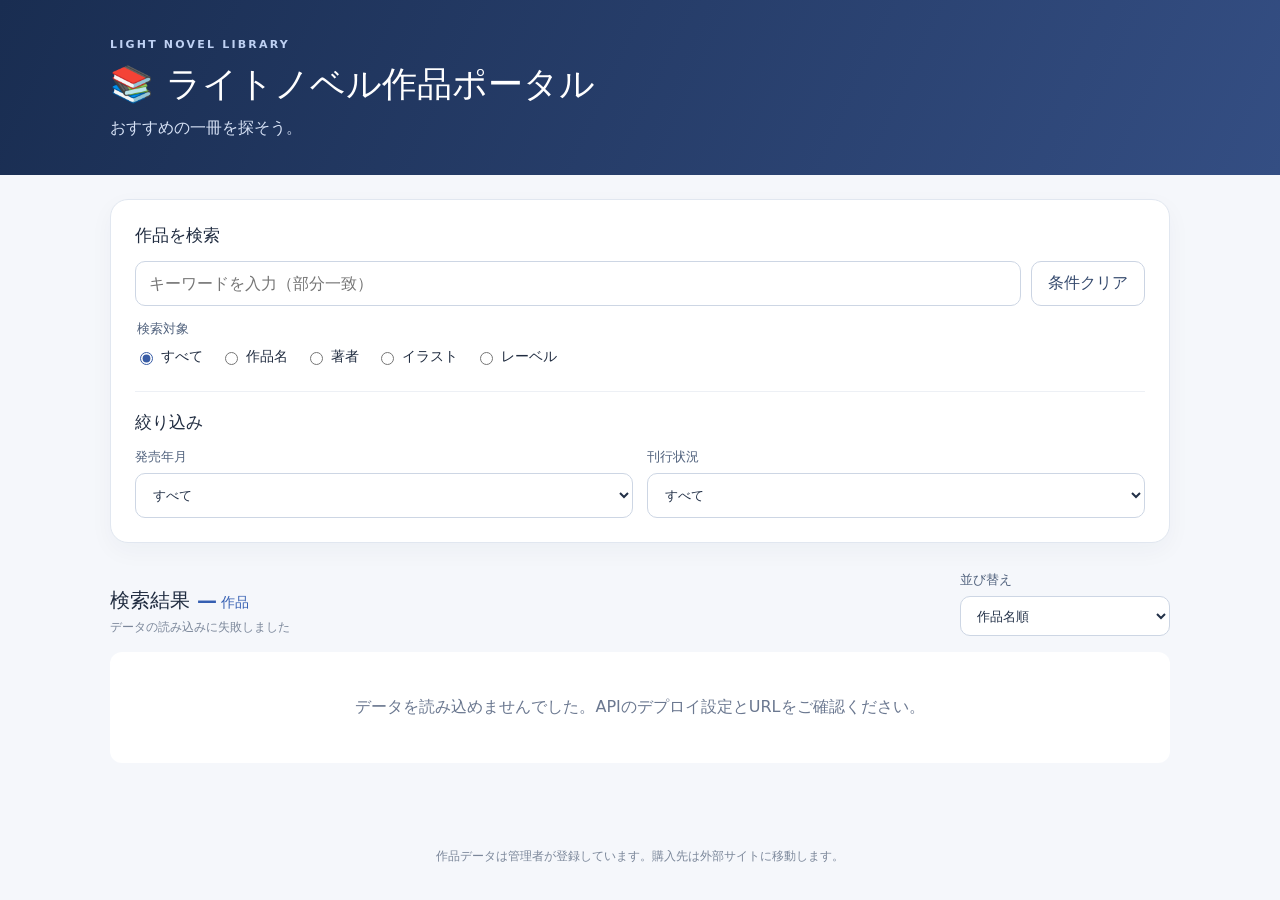
==== index.html @ 8f4193ed "Initial commit" ====
<!doctype html>
<html lang="ja"><head><meta charset="utf-8"><meta name="viewport" content="width=device-width, initial-scale=1"><meta name="description" content="おすすめライトノベルの作品一覧。作品名・著者・イラスト・レーベルで検索できます。"><title>ライトノベル作品ポータル</title><link rel="stylesheet" href="style.css"></head>
<body><header class="hero"><div class="wrap"><div class="eyebrow">LIGHT NOVEL LIBRARY</div><h1>📚 ライトノベル作品ポータル</h1><p>おすすめの一冊を探そう。</p></div></header>
<main class="wrap"><section class="panel filters" aria-label="作品を探す"><h2>作品を検索</h2><div class="search-row"><label class="sr-only" for="search">検索キーワード</label><input id="search" type="search" placeholder="キーワードを入力（部分一致）" autocomplete="off"><button id="clear" type="button" class="clear">条件クリア</button></div><fieldset><legend>検索対象</legend><div class="radios"><label><input type="radio" name="field" value="all" checked>すべて</label><label><input type="radio" name="field" value="title">作品名</label><label><input type="radio" name="field" value="author">著者</label><label><input type="radio" name="field" value="illustrator">イラスト</label><label><input type="radio" name="field" value="label">レーベル</label></div></fieldset><div class="section-head"><h2>絞り込み</h2></div><div class="filter-grid"><label>発売年月<select id="date"><option value="">すべて</option></select></label><label>刊行状況<select id="status"><option value="">すべて</option><option value="完結">完結</option><option value="継続">継続</option><option value="打ち切り">打ち切り</option><option value="その他">その他・未設定</option></select></label></div></section>
<section class="results" aria-label="検索結果"><div class="results-bar"><div><h2>検索結果 <span id="count">—</span><span class="unit">作品</span></h2><p id="hint">データを読み込み中…</p></div><label class="sort">並び替え<select id="sort"><option value="title">作品名順</option><option value="date-desc">発売年月（新しい順）</option><option value="date-asc">発売年月（古い順）</option><option value="author">著者名順</option><option value="label">レーベル順</option></select></label></div><div id="cards" class="cards" aria-live="polite"></div><div id="empty" class="empty" hidden>該当する作品がありません。条件を変更してお試しください。</div><div class="more-row"><button id="more" type="button" hidden>さらに表示する</button></div></section></main><footer>作品データは管理者が登録しています。購入先は外部サイトに移動します。</footer><script src="app.js" defer></script></body></html>
---- style.css ----
:root{font-family:system-ui,-apple-system,"Hiragino Kaku Gothic ProN","Yu Gothic",sans-serif;color:#202c40;background:#f5f7fb;font-synthesis:none}*{box-sizing:border-box}body{margin:0}button,input,select{font:inherit}button{cursor:pointer}.wrap{width:min(1060px,calc(100% - 32px));margin:auto}.hero{background:linear-gradient(115deg,#192d51,#344e83);color:white;padding:38px 0 36px}.eyebrow{font-size:11px;letter-spacing:.2em;color:#bfd1f3;font-weight:700}h1{font-size:clamp(23px,3.5vw,35px);margin:10px 0}h2{font-size:17px;margin:0}.hero p{margin:0;color:#d6e1f5}.panel{background:white;border:1px solid #e1e7f0;border-radius:18px;padding:24px;box-shadow:0 8px 24px #2239580a}.filters{margin-top:24px}.search-row{display:flex;gap:10px;margin:14px 0}input[type=search],select{border:1px solid #cdd6e4;border-radius:10px;background:white;color:#223047;padding:12px 13px;min-height:45px;outline-offset:2px}input[type=search]{width:100%;min-width:0}select{width:100%}.clear{border:1px solid #cbd4e3;border-radius:10px;background:#fff;color:#34496d;padding:10px 16px;white-space:nowrap}fieldset{border:0;padding:0;margin:0 0 25px}legend{font-size:13px;font-weight:700;margin-bottom:10px;color:#52637e}.radios{display:flex;flex-wrap:wrap;gap:9px 17px}.radios label{font-size:14px;display:flex;align-items:center;gap:5px}.radios input{accent-color:#385ca5}.section-head{padding-top:19px;border-top:1px solid #edf0f5}.filter-grid{display:grid;grid-template-columns:1fr 1fr;gap:14px;margin-top:14px}.filter-grid label,.sort{display:flex;flex-direction:column;gap:7px;font-size:13px;font-weight:700;color:#52637e}.results{margin:28px 0 60px}.results-bar{display:flex;justify-content:space-between;align-items:end;gap:12px;margin-bottom:16px}.results-bar h2{font-size:20px}.results-bar h2 span{color:#355fb2}.results-bar h2 .unit{font-size:14px;margin-left:4px}.results-bar p{color:#7b879a;font-size:12px;margin:5px 0 0}.sort{min-width:210px}.sort select{padding:9px 12px;min-height:40px}.cards{display:grid;grid-template-columns:repeat(2,minmax(0,1fr));gap:14px}.book{background:#fff;border:1px solid #e1e7f0;border-radius:15px;padding:19px;display:flex;flex-direction:column;gap:13px;min-width:0;box-shadow:0 3px 12px #22395808}.book-title{font-size:16px;line-height:1.55;margin:0;font-weight:750;overflow-wrap:anywhere}.meta{display:grid;grid-template-columns:82px 1fr;gap:5px 8px;font-size:13px;margin:0}.meta dt{color:#78869b}.meta dd{margin:0;overflow-wrap:anywhere}.tags{display:flex;flex-wrap:wrap;gap:7px}.tag{background:#eef3fa;color:#425a80;border-radius:6px;padding:5px 9px;font-size:12px}.tag.status{background:#eaf4ed;color:#33644a}.tag.stop{background:#fff0e9;color:#99513d}.links{display:flex;gap:8px;margin-top:auto}.links a{flex:1;text-align:center;text-decoration:none;font-size:13px;font-weight:700;padding:11px 5px;border:1px solid #aebfdd;color:#28549a;border-radius:9px}.links a:hover{background:#eef4ff}.links a.amazon{color:#775120;border-color:#dbc59e}.empty{text-align:center;padding:45px 15px;color:#6b7890;background:#fff;border-radius:12px}.more-row{text-align:center;margin-top:20px}.more-row button{background:#284e91;color:#fff;border:0;border-radius:10px;padding:12px 32px}footer{text-align:center;color:#7b879a;font-size:12px;padding:25px 15px 35px}.sr-only{position:absolute;width:1px;height:1px;overflow:hidden;clip:rect(0,0,0,0)}[hidden]{display:none!important}@media(max-width:700px){.hero{padding:28px 0}.panel{padding:18px}.cards{grid-template-columns:1fr}.results-bar{align-items:end}.sort{min-width:135px;max-width:47%}.results-bar h2{font-size:17px}.book{padding:16px}.filter-grid{gap:10px}.filter-grid select{font-size:13px;padding:10px 6px}.search-row{gap:7px}.clear{padding:9px;font-size:12px}}
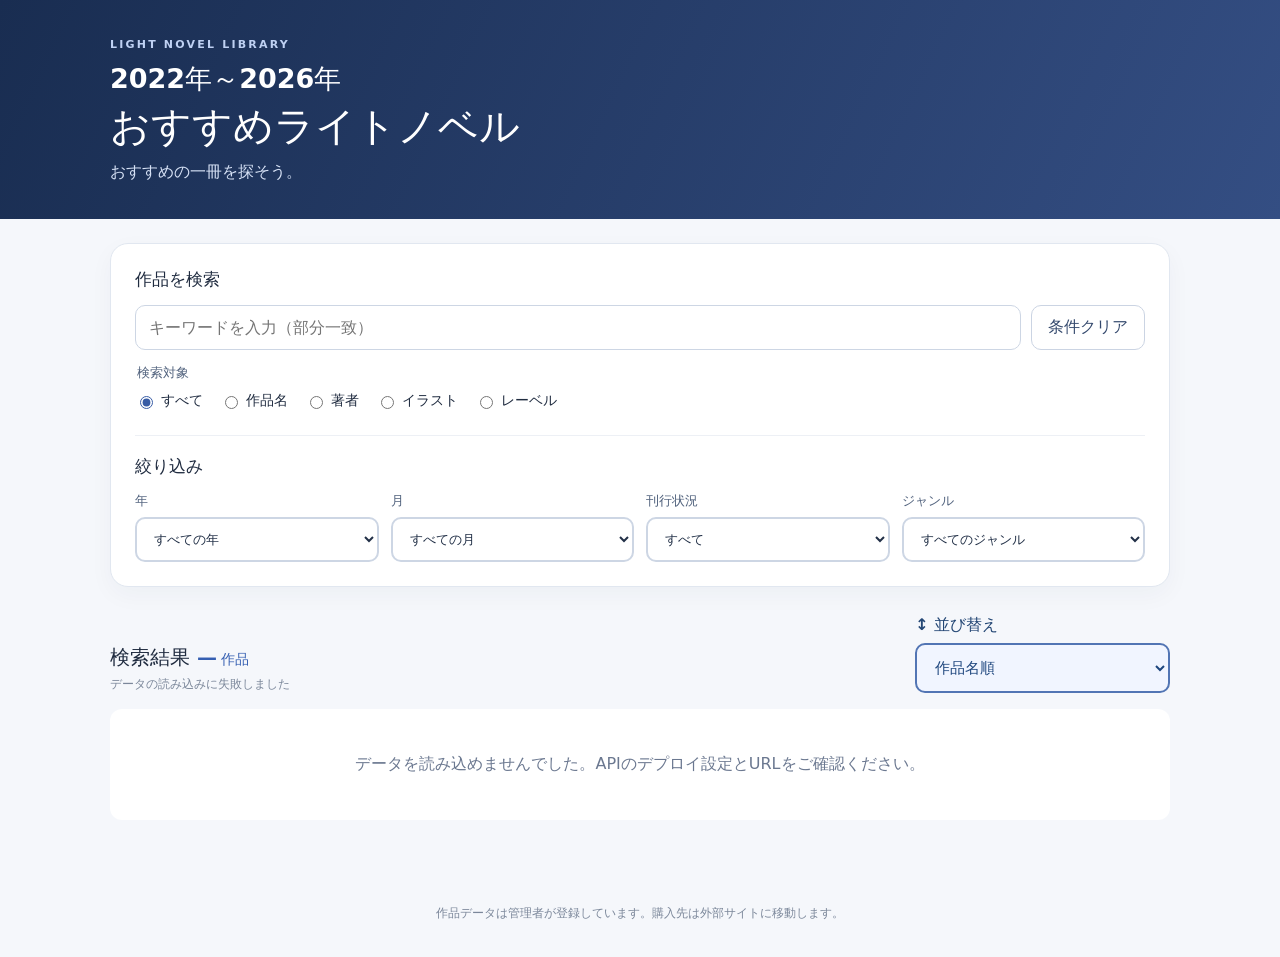
==== commit 35331c23: "Update layout and filters" ====
--- a/index.html
+++ b/index.html
@@ -1,5 +1,5 @@
 <!doctype html>
-<html lang="ja"><head><meta charset="utf-8"><meta name="viewport" content="width=device-width, initial-scale=1"><meta name="description" content="おすすめライトノベルの作品一覧。作品名・著者・イラスト・レーベルで検索できます。"><title>ライトノベル作品ポータル</title><link rel="stylesheet" href="style.css"></head>
-<body><header class="hero"><div class="wrap"><div class="eyebrow">LIGHT NOVEL LIBRARY</div><h1>📚 ライトノベル作品ポータル</h1><p>おすすめの一冊を探そう。</p></div></header>
-<main class="wrap"><section class="panel filters" aria-label="作品を探す"><h2>作品を検索</h2><div class="search-row"><label class="sr-only" for="search">検索キーワード</label><input id="search" type="search" placeholder="キーワードを入力（部分一致）" autocomplete="off"><button id="clear" type="button" class="clear">条件クリア</button></div><fieldset><legend>検索対象</legend><div class="radios"><label><input type="radio" name="field" value="all" checked>すべて</label><label><input type="radio" name="field" value="title">作品名</label><label><input type="radio" name="field" value="author">著者</label><label><input type="radio" name="field" value="illustrator">イラスト</label><label><input type="radio" name="field" value="label">レーベル</label></div></fieldset><div class="section-head"><h2>絞り込み</h2></div><div class="filter-grid"><label>発売年月<select id="date"><option value="">すべて</option></select></label><label>刊行状況<select id="status"><option value="">すべて</option><option value="完結">完結</option><option value="継続">継続</option><option value="打ち切り">打ち切り</option><option value="その他">その他・未設定</option></select></label></div></section>
-<section class="results" aria-label="検索結果"><div class="results-bar"><div><h2>検索結果 <span id="count">—</span><span class="unit">作品</span></h2><p id="hint">データを読み込み中…</p></div><label class="sort">並び替え<select id="sort"><option value="title">作品名順</option><option value="date-desc">発売年月（新しい順）</option><option value="date-asc">発売年月（古い順）</option><option value="author">著者名順</option><option value="label">レーベル順</option></select></label></div><div id="cards" class="cards" aria-live="polite"></div><div id="empty" class="empty" hidden>該当する作品がありません。条件を変更してお試しください。</div><div class="more-row"><button id="more" type="button" hidden>さらに表示する</button></div></section></main><footer>作品データは管理者が登録しています。購入先は外部サイトに移動します。</footer><script src="app.js" defer></script></body></html>
+<html lang="ja"><head><meta charset="utf-8"><meta name="viewport" content="width=device-width, initial-scale=1"><meta name="description" content="おすすめライトノベルの作品一覧。作品名・著者・イラスト・レーベルで検索できます。"><title>2022年～2026年 おすすめライトノベル</title><link rel="stylesheet" href="style.css"></head>
+<body><header class="hero"><div class="wrap"><div class="eyebrow">LIGHT NOVEL LIBRARY</div><h1><span class="hero-years">2022年～2026年</span><span class="hero-main">おすすめライトノベル</span></h1><p>おすすめの一冊を探そう。</p></div></header>
+<main class="wrap"><section class="panel filters" aria-label="作品を探す"><h2>作品を検索</h2><div class="search-row"><label class="sr-only" for="search">検索キーワード</label><input id="search" type="search" placeholder="キーワードを入力（部分一致）" autocomplete="off"><button id="clear" type="button" class="clear">条件クリア</button></div><fieldset><legend>検索対象</legend><div class="radios"><label><input type="radio" name="field" value="all" checked>すべて</label><label><input type="radio" name="field" value="title">作品名</label><label><input type="radio" name="field" value="author">著者</label><label><input type="radio" name="field" value="illustrator">イラスト</label><label><input type="radio" name="field" value="label">レーベル</label></div></fieldset><div class="section-head"><h2>絞り込み</h2></div><div class="filter-grid"><label>年<select id="year"><option value="">すべての年</option></select></label><label>月<select id="month"><option value="">すべての月</option></select></label><label>刊行状況<select id="status"><option value="">すべて</option><option value="完結">完結</option><option value="継続">継続</option><option value="打ち切り">打ち切り</option><option value="その他">その他・未設定</option></select></label><label>ジャンル<select id="genre"><option value="">すべてのジャンル</option><option>ラブコメ</option><option>青春</option><option>学園</option><option>ファンタジー</option><option>ダーク</option><option>SF</option><option>Vtuber</option><option>ミステリ</option><option>サスペンス</option><option>感動</option><option>その他</option></select></label></div></section>
+<section class="results" aria-label="検索結果"><div class="results-bar"><div><h2>検索結果 <span id="count">—</span><span class="unit">作品</span></h2><p id="hint">データを読み込み中…</p></div><label class="sort"><span class="sort-heading">↕ 並び替え</span><select id="sort"><option value="title">作品名順</option><option value="date-desc">発売年月（新しい順）</option><option value="date-asc">発売年月（古い順）</option><option value="author">著者名順</option><option value="label">レーベル順</option></select></label></div><div id="cards" class="cards" aria-live="polite"></div><div id="empty" class="empty" hidden>該当する作品がありません。条件を変更してお試しください。</div><div class="more-row"><button id="more" type="button" hidden>さらに表示する</button></div></section></main><footer>作品データは管理者が登録しています。購入先は外部サイトに移動します。</footer><script src="app.js" defer></script></body></html>
--- a/style.css
+++ b/style.css
@@ -1 +1,16 @@
 :root{font-family:system-ui,-apple-system,"Hiragino Kaku Gothic ProN","Yu Gothic",sans-serif;color:#202c40;background:#f5f7fb;font-synthesis:none}*{box-sizing:border-box}body{margin:0}button,input,select{font:inherit}button{cursor:pointer}.wrap{width:min(1060px,calc(100% - 32px));margin:auto}.hero{background:linear-gradient(115deg,#192d51,#344e83);color:white;padding:38px 0 36px}.eyebrow{font-size:11px;letter-spacing:.2em;color:#bfd1f3;font-weight:700}h1{font-size:clamp(23px,3.5vw,35px);margin:10px 0}h2{font-size:17px;margin:0}.hero p{margin:0;color:#d6e1f5}.panel{background:white;border:1px solid #e1e7f0;border-radius:18px;padding:24px;box-shadow:0 8px 24px #2239580a}.filters{margin-top:24px}.search-row{display:flex;gap:10px;margin:14px 0}input[type=search],select{border:1px solid #cdd6e4;border-radius:10px;background:white;color:#223047;padding:12px 13px;min-height:45px;outline-offset:2px}input[type=search]{width:100%;min-width:0}select{width:100%}.clear{border:1px solid #cbd4e3;border-radius:10px;background:#fff;color:#34496d;padding:10px 16px;white-space:nowrap}fieldset{border:0;padding:0;margin:0 0 25px}legend{font-size:13px;font-weight:700;margin-bottom:10px;color:#52637e}.radios{display:flex;flex-wrap:wrap;gap:9px 17px}.radios label{font-size:14px;display:flex;align-items:center;gap:5px}.radios input{accent-color:#385ca5}.section-head{padding-top:19px;border-top:1px solid #edf0f5}.filter-grid{display:grid;grid-template-columns:1fr 1fr;gap:14px;margin-top:14px}.filter-grid label,.sort{display:flex;flex-direction:column;gap:7px;font-size:13px;font-weight:700;color:#52637e}.results{margin:28px 0 60px}.results-bar{display:flex;justify-content:space-between;align-items:end;gap:12px;margin-bottom:16px}.results-bar h2{font-size:20px}.results-bar h2 span{color:#355fb2}.results-bar h2 .unit{font-size:14px;margin-left:4px}.results-bar p{color:#7b879a;font-size:12px;margin:5px 0 0}.sort{min-width:210px}.sort select{padding:9px 12px;min-height:40px}.cards{display:grid;grid-template-columns:repeat(2,minmax(0,1fr));gap:14px}.book{background:#fff;border:1px solid #e1e7f0;border-radius:15px;padding:19px;display:flex;flex-direction:column;gap:13px;min-width:0;box-shadow:0 3px 12px #22395808}.book-title{font-size:16px;line-height:1.55;margin:0;font-weight:750;overflow-wrap:anywhere}.meta{display:grid;grid-template-columns:82px 1fr;gap:5px 8px;font-size:13px;margin:0}.meta dt{color:#78869b}.meta dd{margin:0;overflow-wrap:anywhere}.tags{display:flex;flex-wrap:wrap;gap:7px}.tag{background:#eef3fa;color:#425a80;border-radius:6px;padding:5px 9px;font-size:12px}.tag.status{background:#eaf4ed;color:#33644a}.tag.stop{background:#fff0e9;color:#99513d}.links{display:flex;gap:8px;margin-top:auto}.links a{flex:1;text-align:center;text-decoration:none;font-size:13px;font-weight:700;padding:11px 5px;border:1px solid #aebfdd;color:#28549a;border-radius:9px}.links a:hover{background:#eef4ff}.links a.amazon{color:#775120;border-color:#dbc59e}.empty{text-align:center;padding:45px 15px;color:#6b7890;background:#fff;border-radius:12px}.more-row{text-align:center;margin-top:20px}.more-row button{background:#284e91;color:#fff;border:0;border-radius:10px;padding:12px 32px}footer{text-align:center;color:#7b879a;font-size:12px;padding:25px 15px 35px}.sr-only{position:absolute;width:1px;height:1px;overflow:hidden;clip:rect(0,0,0,0)}[hidden]{display:none!important}@media(max-width:700px){.hero{padding:28px 0}.panel{padding:18px}.cards{grid-template-columns:1fr}.results-bar{align-items:end}.sort{min-width:135px;max-width:47%}.results-bar h2{font-size:17px}.book{padding:16px}.filter-grid{gap:10px}.filter-grid select{font-size:13px;padding:10px 6px}.search-row{gap:7px}.clear{padding:9px;font-size:12px}}
+
+/* Updated filter and sorting controls */
+.hero h1{display:flex;flex-direction:column;gap:4px;line-height:1.3}
+.hero-years{font-size:clamp(19px,2.6vw,27px);font-weight:650}
+.hero-main{font-size:clamp(27px,4vw,40px);font-weight:800}
+.filter-grid{grid-template-columns:repeat(4,minmax(0,1fr));gap:12px}
+.filter-grid label{min-width:0}
+.filter-grid select{border:2px solid #cdd6e4;font-weight:600;transition:border-color .15s,background-color .15s,box-shadow .15s}
+.filter-grid select.is-selected{border-color:#315db3;background:#edf4ff;color:#163e82;box-shadow:0 0 0 2px #315db31a}
+select:focus-visible,input:focus-visible,button:focus-visible{outline:3px solid #7ea6f2;outline-offset:2px}
+.sort{min-width:255px;font-size:15px;color:#244775}
+.sort-heading{font-size:16px;font-weight:800}
+.sort select{min-height:50px;padding:11px 14px;border:2px solid #5275b4;background:#f1f5ff;color:#1e467e;font-size:15px;font-weight:750}
+.sort select.is-selected{background:#e4efff;border-color:#2259b0;box-shadow:0 0 0 2px #2259b01c}
+@media(max-width:700px){.filter-grid{grid-template-columns:repeat(2,minmax(0,1fr));gap:12px}.filter-grid select{font-size:14px;padding:10px 8px;min-height:47px}.results-bar{align-items:stretch;flex-wrap:wrap}.sort{width:100%;max-width:none;min-width:0}.sort select{width:100%}}
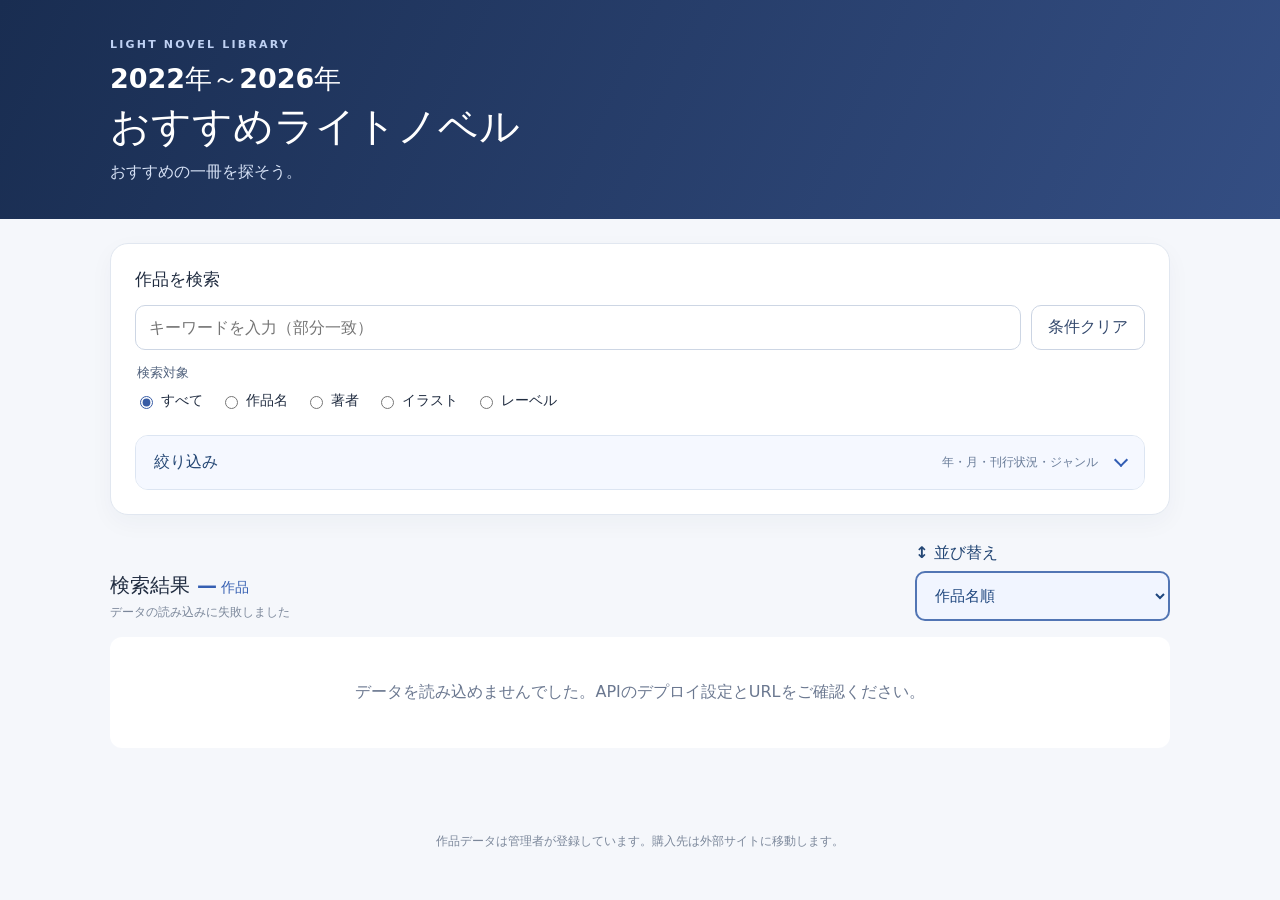
==== commit 52217998: "Make filters collapsible" ====
--- a/index.html
+++ b/index.html
@@ -1,5 +1,83 @@
 <!doctype html>
-<html lang="ja"><head><meta charset="utf-8"><meta name="viewport" content="width=device-width, initial-scale=1"><meta name="description" content="おすすめライトノベルの作品一覧。作品名・著者・イラスト・レーベルで検索できます。"><title>2022年～2026年 おすすめライトノベル</title><link rel="stylesheet" href="style.css"></head>
-<body><header class="hero"><div class="wrap"><div class="eyebrow">LIGHT NOVEL LIBRARY</div><h1><span class="hero-years">2022年～2026年</span><span class="hero-main">おすすめライトノベル</span></h1><p>おすすめの一冊を探そう。</p></div></header>
-<main class="wrap"><section class="panel filters" aria-label="作品を探す"><h2>作品を検索</h2><div class="search-row"><label class="sr-only" for="search">検索キーワード</label><input id="search" type="search" placeholder="キーワードを入力（部分一致）" autocomplete="off"><button id="clear" type="button" class="clear">条件クリア</button></div><fieldset><legend>検索対象</legend><div class="radios"><label><input type="radio" name="field" value="all" checked>すべて</label><label><input type="radio" name="field" value="title">作品名</label><label><input type="radio" name="field" value="author">著者</label><label><input type="radio" name="field" value="illustrator">イラスト</label><label><input type="radio" name="field" value="label">レーベル</label></div></fieldset><div class="section-head"><h2>絞り込み</h2></div><div class="filter-grid"><label>年<select id="year"><option value="">すべての年</option></select></label><label>月<select id="month"><option value="">すべての月</option></select></label><label>刊行状況<select id="status"><option value="">すべて</option><option value="完結">完結</option><option value="継続">継続</option><option value="打ち切り">打ち切り</option><option value="その他">その他・未設定</option></select></label><label>ジャンル<select id="genre"><option value="">すべてのジャンル</option><option>ラブコメ</option><option>青春</option><option>学園</option><option>ファンタジー</option><option>ダーク</option><option>SF</option><option>Vtuber</option><option>ミステリ</option><option>サスペンス</option><option>感動</option><option>その他</option></select></label></div></section>
-<section class="results" aria-label="検索結果"><div class="results-bar"><div><h2>検索結果 <span id="count">—</span><span class="unit">作品</span></h2><p id="hint">データを読み込み中…</p></div><label class="sort"><span class="sort-heading">↕ 並び替え</span><select id="sort"><option value="title">作品名順</option><option value="date-desc">発売年月（新しい順）</option><option value="date-asc">発売年月（古い順）</option><option value="author">著者名順</option><option value="label">レーベル順</option></select></label></div><div id="cards" class="cards" aria-live="polite"></div><div id="empty" class="empty" hidden>該当する作品がありません。条件を変更してお試しください。</div><div class="more-row"><button id="more" type="button" hidden>さらに表示する</button></div></section></main><footer>作品データは管理者が登録しています。購入先は外部サイトに移動します。</footer><script src="app.js" defer></script></body></html>
+<html lang="ja">
+<head>
+    <!-- Googleタグ -->
+    <script async src="https://www.googletagmanager.com/gtm.js?id=GTM-WGPH244C"></script>
+    <script>
+        window.dataLayer = window.dataLayer || [];
+        function gtag(){dataLayer.push(arguments);}
+        gtag('js', new Date());
+    </script>
+    <meta charset="utf-8">
+    <meta name="viewport" content="width=device-width, initial-scale=1">
+    <meta name="description" content="おすすめライトノベルの作品一覧。作品名・著者・イラスト・レーベルで検索できます。">
+    <title>2022年～2026年 おすすめライトノベル</title>
+    <link rel="stylesheet" href="style.css">
+</head>
+
+<body>
+    <header class="hero">
+        <div class="wrap">
+            <div class="eyebrow">LIGHT NOVEL LIBRARY</div>
+            <h1><span class="hero-years">2022年～2026年</span><span class="hero-main">おすすめライトノベル</span></h1>
+            <p>おすすめの一冊を探そう。</p>
+        </div>
+    </header>
+    <main class="wrap">
+        <section class="panel filters" aria-label="作品を探す">
+            <h2>作品を検索</h2>
+            <div class="search-row"><label class="sr-only" for="search">検索キーワード</label><input id="search" type="search"
+                    placeholder="キーワードを入力（部分一致）" autocomplete="off"><button id="clear" type="button"
+                    class="clear">条件クリア</button></div>
+            <fieldset>
+                <legend>検索対象</legend>
+                <div class="radios"><label><input type="radio" name="field" value="all" checked>すべて</label><label><input
+                            type="radio" name="field" value="title">作品名</label><label><input type="radio" name="field"
+                            value="author">著者</label><label><input type="radio" name="field"
+                            value="illustrator">イラスト</label><label><input type="radio" name="field"
+                            value="label">レーベル</label></div>
+            </fieldset>
+            <details class="filter-details" id="filter-details">
+                <summary class="filter-toggle"><span class="filter-toggle-title">絞り込み <span id="filter-active-count" class="filter-active-count" hidden></span></span><span class="filter-toggle-hint">年・月・刊行状況・ジャンル</span><span class="filter-toggle-chevron" aria-hidden="true"></span></summary>
+                <div class="filter-content">
+            <div class="filter-grid"><label>年<select id="year">
+                        <option value="">すべての年</option>
+                    </select></label><label>月<select id="month">
+                        <option value="">すべての月</option>
+                    </select></label><label>刊行状況<select id="status">
+                        <option value="">すべて</option>
+                        <option value="完結">完結</option>
+                        <option value="継続">継続</option>
+                        <option value="打ち切り">打ち切り</option>
+                        <option value="その他">その他・未設定</option>
+                    </select></label></div>
+            <fieldset class="genre-fieldset" aria-labelledby="genre-heading">
+                <legend id="genre-heading">ジャンル <span id="genre-selected-count" class="genre-count"></span></legend>
+                <div id="genre-checkboxes" class="genre-checkboxes" aria-label="ジャンルを選択"></div>
+            </fieldset>
+                </div>
+            </details>
+        </section>
+        <section class="results" aria-label="検索結果">
+            <div class="results-bar">
+                <div>
+                    <h2>検索結果 <span id="count">—</span><span class="unit">作品</span></h2>
+                    <p id="hint">データを読み込み中…</p>
+                </div><label class="sort"><span class="sort-heading">↕ 並び替え</span><select id="sort">
+                        <option value="title">作品名順</option>
+                        <option value="date-desc">発売年月（新しい順）</option>
+                        <option value="date-asc">発売年月（古い順）</option>
+                        <option value="author">著者名順</option>
+                        <option value="label">レーベル順</option>
+                    </select></label>
+            </div>
+            <div id="cards" class="cards" aria-live="polite"></div>
+            <div id="empty" class="empty" hidden>該当する作品がありません。条件を変更してお試しください。</div>
+            <div class="more-row"><button id="more" type="button" hidden>さらに表示する</button></div>
+        </section>
+    </main>
+    <footer>作品データは管理者が登録しています。購入先は外部サイトに移動します。</footer>
+    <script src="app.js" defer></script>
+</body>
+
+</html>
--- a/style.css
+++ b/style.css
@@ -14,3 +14,47 @@
 .sort select{min-height:50px;padding:11px 14px;border:2px solid #5275b4;background:#f1f5ff;color:#1e467e;font-size:15px;font-weight:750}
 .sort select.is-selected{background:#e4efff;border-color:#2259b0;box-shadow:0 0 0 2px #2259b01c}
 @media(max-width:700px){.filter-grid{grid-template-columns:repeat(2,minmax(0,1fr));gap:12px}.filter-grid select{font-size:14px;padding:10px 8px;min-height:47px}.results-bar{align-items:stretch;flex-wrap:wrap}.sort{width:100%;max-width:none;min-width:0}.sort select{width:100%}}
+
+/* Cover images */
+.book-body {display:grid;grid-template-columns:112px minmax(0,1fr);gap:16px;align-items:start}
+.book-cover {width:112px;aspect-ratio:2/3;overflow:hidden;border-radius:8px;background:#edf1f7;border:1px solid #dfe6f0}
+.book-cover-image {width:100%;height:100%;object-fit:contain;display:block;background:#fff}
+.book-cover-placeholder {height:100%;display:flex;align-items:center;justify-content:center;text-align:center;padding:8px;color:#7d8aa0;font-size:12px;font-weight:750;letter-spacing:.07em}
+.book-details {min-width:0;display:flex;flex-direction:column;gap:12px}
+.book-details .meta {grid-template-columns:72px minmax(0,1fr)}
+@media(max-width:420px) {
+  .book-body {grid-template-columns:90px minmax(0,1fr);gap:12px}
+  .book-cover {width:90px}
+  .book-details .meta {grid-template-columns:64px minmax(0,1fr);font-size:12px}
+  .book-title {font-size:15px}
+}
+
+/* Spreadsheet-driven genre checkboxes, three columns */
+.genre-fieldset {margin:20px 0 0;padding:16px;border:1px solid #dce5f2;border-radius:12px;background:#fbfcff}
+.genre-fieldset legend {padding:0 7px;font-size:14px;color:#34496d}
+.genre-count {color:#315db3;font-size:12px}
+.genre-checkboxes {display:grid;grid-template-columns:repeat(3,minmax(0,1fr));gap:10px 12px}
+.genre-option {display:flex;align-items:center;gap:8px;min-width:0;padding:10px 12px;border:1px solid #dce5f2;border-radius:9px;background:#fff;font-size:14px;font-weight:600;color:#34496d;cursor:pointer;overflow-wrap:anywhere}
+.genre-option input {width:17px;height:17px;flex:0 0 auto;accent-color:#315db3;cursor:pointer}
+.genre-option:has(input:checked) {border-color:#315db3;background:#edf4ff;color:#163e82}
+.genre-option:focus-within {outline:2px solid #7ea6f2;outline-offset:2px}
+@media(max-width:700px){.genre-checkboxes{gap:7px}.genre-option{padding:9px 6px;gap:5px;font-size:12px}.genre-option input{width:15px;height:15px}.genre-fieldset{padding:12px 8px}}
+@media(max-width:370px){.genre-option{font-size:11px;padding:8px 4px;gap:4px}}
+
+/* Collapsible filters */
+.filter-details {margin-top:18px;border:1px solid #dce5f2;border-radius:13px;background:#fff;overflow:hidden}
+.filter-toggle {display:flex;align-items:center;gap:10px;padding:16px 18px;cursor:pointer;list-style:none;color:#244775;background:#f5f8ff;user-select:none}
+.filter-toggle::-webkit-details-marker {display:none}
+.filter-toggle:hover {background:#eaf1ff}
+.filter-toggle:focus-visible {outline:3px solid #7ea6f2;outline-offset:-3px}
+.filter-toggle-title {font-size:16px;font-weight:800}
+.filter-toggle-hint {font-size:12px;color:#697c99;margin-left:auto}
+.filter-toggle-chevron {width:10px;height:10px;border-right:2px solid #315db3;border-bottom:2px solid #315db3;transform:rotate(45deg);transition:transform .15s;margin-left:8px;margin-top:-5px;flex:none}
+.filter-details[open] .filter-toggle-chevron {transform:rotate(225deg);margin-top:5px}
+.filter-content {padding:18px;border-top:1px solid #e3eaf4}
+.filter-content .filter-grid {grid-template-columns:repeat(3,minmax(0,1fr));margin-top:0}
+.filter-content .genre-fieldset {margin-top:18px;margin-bottom:0}
+.filter-active-count {display:inline-block;font-size:12px;background:#315db3;color:#fff;border-radius:99px;padding:2px 8px;margin-left:4px}
+.filter-active-count[hidden] {display:none}
+@media(max-width:700px){.filter-content{padding:12px}.filter-content .filter-grid{grid-template-columns:repeat(2,minmax(0,1fr))}.filter-toggle{padding:14px 12px}.filter-toggle-hint{font-size:10px}}
+@media(max-width:390px){.filter-toggle-hint{display:none}.filter-toggle-chevron{margin-left:auto}}
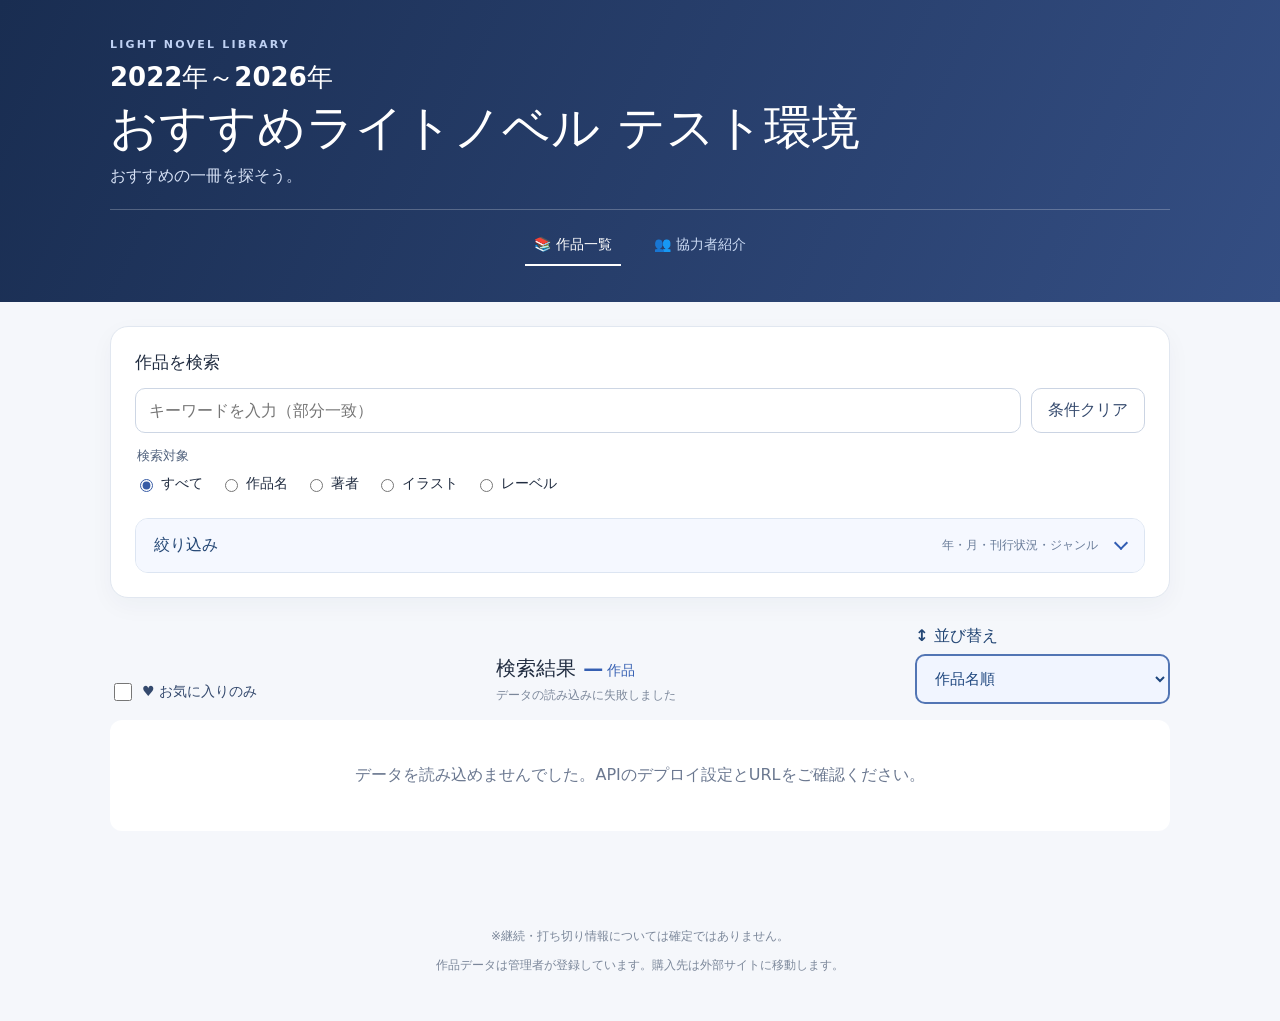
==== commit 5996e0eb: "Add files via upload" ====
--- a/index.html
+++ b/index.html
@@ -11,7 +11,7 @@
     <meta charset="utf-8">
     <meta name="viewport" content="width=device-width, initial-scale=1">
     <meta name="description" content="おすすめライトノベルの作品一覧。作品名・著者・イラスト・レーベルで検索できます。">
-    <title>2022年～2026年 おすすめライトノベル</title>
+    <title>2022年～2026年 おすすめライトノベル テスト環境</title>
     <link rel="stylesheet" href="style.css">
 </head>
 
@@ -19,8 +19,8 @@
     <header class="hero">
         <div class="wrap">
             <div class="eyebrow">LIGHT NOVEL LIBRARY</div>
-            <h1><span class="hero-years">2022年～2026年</span><span class="hero-main">おすすめライトノベル</span></h1>
-            <p>おすすめの一冊を探そう。</p>
+            <h1><span class="hero-years">2022年～2026年</span><span class="hero-main">おすすめライトノベル テスト環境</span></h1>
+            <p>おすすめの一冊を探そう。</p><nav class="site-nav" aria-label="サイトメニュー"><a href="index.html" aria-current="page">📚 作品一覧</a><a href="contributors.html">👥 協力者紹介</a></nav>
         </div>
     </header>
     <main class="wrap">
@@ -49,7 +49,6 @@
                         <option value="完結">完結</option>
                         <option value="継続">継続</option>
                         <option value="打ち切り">打ち切り</option>
-                        <option value="その他">その他・未設定</option>
                     </select></label></div>
             <fieldset class="genre-fieldset" aria-labelledby="genre-heading">
                 <legend id="genre-heading">ジャンル <span id="genre-selected-count" class="genre-count"></span></legend>
@@ -60,6 +59,7 @@
         </section>
         <section class="results" aria-label="検索結果">
             <div class="results-bar">
+                <label class="favorites-toggle"><input id="favorites-only" type="checkbox"> ♥ お気に入りのみ</label>
                 <div>
                     <h2>検索結果 <span id="count">—</span><span class="unit">作品</span></h2>
                     <p id="hint">データを読み込み中…</p>
@@ -71,12 +71,16 @@
                         <option value="label">レーベル順</option>
                     </select></label>
             </div>
+            <div id="loading" class="loading" role="status" aria-live="polite"><span class="spinner" aria-hidden="true"></span><strong>作品情報を読み込んでいます</strong><span>少々お待ちください…</span></div>
             <div id="cards" class="cards" aria-live="polite"></div>
             <div id="empty" class="empty" hidden>該当する作品がありません。条件を変更してお試しください。</div>
             <div class="more-row"><button id="more" type="button" hidden>さらに表示する</button></div>
         </section>
     </main>
-    <footer>作品データは管理者が登録しています。購入先は外部サイトに移動します。</footer>
+    <footer>
+        <p>※継続・打ち切り情報については確定ではありません。</p>
+        <p>作品データは管理者が登録しています。購入先は外部サイトに移動します。</p>
+    </footer>
     <script src="app.js" defer></script>
 </body>
 
--- a/style.css
+++ b/style.css
@@ -58,3 +58,81 @@
 .filter-active-count[hidden] {display:none}
 @media(max-width:700px){.filter-content{padding:12px}.filter-content .filter-grid{grid-template-columns:repeat(2,minmax(0,1fr))}.filter-toggle{padding:14px 12px}.filter-toggle-hint{font-size:10px}}
 @media(max-width:390px){.filter-toggle-hint{display:none}.filter-toggle-chevron{margin-left:auto}}
+
+/* New features */
+.site-nav{display:flex;gap:18px;margin-top:18px}.site-nav a{color:#fff;font-weight:700;text-underline-offset:4px}
+.favorites-toggle{display:flex;align-items:center;gap:7px;font-size:14px;font-weight:700;color:#34496d;white-space:nowrap}
+.favorites-toggle input{accent-color:#d43d66;width:18px;height:18px}
+.book-card-head{display:flex;justify-content:space-between;align-items:center;min-height:25px;margin:-5px 0 -7px}
+.new-badge{background:#d94b31;color:#fff;font-weight:800;font-size:11px;padding:4px 9px;border-radius:5px;letter-spacing:.05em}
+.favorite-button{border:1px solid #d9dfe9;background:#fff;border-radius:50%;width:35px;height:35px;font-size:24px;line-height:1;color:#6b7890;display:grid;place-items:center}
+.favorite-button.is-favorite{color:#d43d66;background:#fff0f4;border-color:#f0a9bd}
+.loading{min-height:220px;background:#fff;border:1px solid #e1e7f0;border-radius:15px;display:flex;align-items:center;justify-content:center;flex-direction:column;gap:11px;color:#34496d;margin-bottom:14px;text-align:center}
+.loading>span:last-child{font-size:13px;color:#77859a}
+.spinner{width:36px;height:36px;border:4px solid #dce6f5;border-top-color:#315db3;border-radius:50%;animation:spin .85s linear infinite}
+@keyframes spin{to{transform:rotate(360deg)}}
+@media(prefers-reduced-motion:reduce){.spinner{animation:none}}
+.contributors{margin:28px 0 60px}.contributor-grid{display:grid;grid-template-columns:repeat(2,minmax(0,1fr));gap:16px}
+.contributor{background:white;border:1px solid #e1e7f0;border-radius:16px;padding:20px;min-width:0}
+.contributor-header{display:flex;align-items:center;gap:14px;margin-bottom:18px}.contributor-avatar{width:80px;height:80px;flex:0 0 80px;border-radius:50%;object-fit:cover;background:#e8eef7}
+.contributor h2{font-size:18px;overflow-wrap:anywhere}.contributor a{color:#315db3;overflow-wrap:anywhere}.contributor-section{margin-top:15px}.contributor-section h3{font-size:12px;color:#6b7890;margin:0 0 6px}.contributor-section p{margin:0;white-space:pre-wrap;overflow-wrap:anywhere;line-height:1.7;font-size:14px}
+.genre-pill{display:inline-block;padding:4px 9px;background:#eef3fa;border-radius:7px;margin:3px;font-size:12px}
+@media(max-width:700px){.contributor-grid{grid-template-columns:1fr}.results-bar .favorites-toggle{order:2}.results-bar .sort{order:3}}
+
+/* Clear header navigation and centered contributor cards */
+.site-nav{display:flex;flex-wrap:wrap;gap:10px;margin-top:22px}
+.site-nav a{display:inline-flex;align-items:center;justify-content:center;min-height:44px;padding:10px 20px;border:1px solid rgba(255,255,255,.48);border-radius:10px;background:rgba(255,255,255,.10);color:#fff;text-decoration:none;font-weight:750;transition:background .15s,border-color .15s}
+.site-nav a:hover,.site-nav a:focus-visible{background:rgba(255,255,255,.24);border-color:#fff}
+.site-nav a[aria-current="page"]{background:#fff;color:#1e3d70;border-color:#fff}
+.contributors.wrap{margin:28px auto 60px}
+.contributor-grid{display:grid;grid-template-columns:repeat(2,minmax(0,1fr));gap:16px;max-width:1000px;margin-inline:auto;justify-content:center}
+.contributor{width:100%}
+@media(max-width:700px){.site-nav{gap:8px}.site-nav a{flex:1;padding:10px 12px;font-size:14px}.contributor-grid{grid-template-columns:minmax(0,1fr);max-width:520px}}
+
+/* Final: prominent title, understated centered navigation */
+.hero .hero-main{font-size:clamp(30px,5vw,48px);font-weight:800;line-height:1.2}
+.hero .hero-years{font-size:clamp(18px,2.6vw,26px);font-weight:650}
+.site-nav{display:flex;justify-content:center;flex-wrap:wrap;gap:8px 24px;margin-top:22px;padding-top:16px;border-top:1px solid rgba(255,255,255,.24)}
+.site-nav a{display:inline-flex;align-items:center;justify-content:center;flex:none;min-height:40px;padding:7px 9px;border:0;border-bottom:2px solid transparent;border-radius:0;background:transparent;color:#c9d8f2;text-decoration:none;font-size:14px;font-weight:650}
+.site-nav a:hover,.site-nav a:focus-visible{background:rgba(255,255,255,.08);border-color:rgba(255,255,255,.6);color:#fff}
+.site-nav a[aria-current="page"]{background:transparent;color:#fff;border-color:#fff;font-weight:800}
+.contributors-heading{text-align:center;font-size:24px;margin:8px 0 8px}
+.contributors-intro{text-align:center;color:#687991;margin:0 0 24px}
+@media(max-width:700px){.site-nav{gap:8px 14px}.site-nav a{flex:none;font-size:14px;padding:8px 10px}.hero .hero-main{font-size:clamp(26px,6.8vw,38px)}}
+
+/* Book card layout: title above, tappable cover and BOOK☆WALKER-style check */
+.book-title{margin:0;font-size:16px;line-height:1.55;overflow-wrap:anywhere}
+.book-body{display:grid;grid-template-columns:112px minmax(0,1fr);gap:16px;align-items:start}
+.book-cover.favorite-cover{position:relative;display:block;width:112px;aspect-ratio:2/3;height:auto;padding:0;overflow:visible;border:1px solid #dfe6f0;border-radius:8px;background:#fff;cursor:pointer}
+.favorite-cover .book-cover-image{width:100%;height:100%;border-radius:7px;object-fit:contain}
+.favorite-cover .book-cover-placeholder{height:100%;display:flex;align-items:center;justify-content:center}
+.favorite-check{position:absolute;right:-7px;bottom:-7px;display:grid;place-items:center;width:32px;height:32px;border-radius:50%;border:2px solid #a8b6c9;background:#fff;color:transparent;box-shadow:0 2px 6px #1d2e481f;font-size:21px;font-weight:900;line-height:1}
+.favorite-cover.is-favorite .favorite-check{background:#238b62;border-color:#238b62;color:#fff}
+.favorite-cover:hover .favorite-check{box-shadow:0 0 0 3px #238b6229}
+.favorite-cover:focus-visible{outline:3px solid #7ea6f2;outline-offset:5px}
+.book-details .meta{grid-template-columns:75px minmax(0,1fr);gap:7px 8px}
+.book-genres{display:flex;flex-wrap:wrap;gap:5px;align-items:center}
+.book-genres .genre-pill{margin:0;background:#eef3fa;color:#425a80;padding:4px 8px;border-radius:7px}
+@media(max-width:420px){.book-body{grid-template-columns:90px minmax(0,1fr);gap:12px}.book-cover.favorite-cover{width:90px}.book-details .meta{grid-template-columns:65px minmax(0,1fr);font-size:12px}.favorite-check{width:29px;height:29px}}
+
+/* Collaborator's one optional external link */
+.contributor-external-link{display:inline-flex;align-items:center;gap:6px;padding:9px 13px;border:1px solid #cbd9d1;border-radius:9px;background:#f5faf7;color:#24553e;font-weight:700;text-decoration:none;max-width:100%;overflow-wrap:anywhere}
+.contributor-external-link::after{content:"↗";font-size:13px}
+.contributor-external-link:hover,.contributor-external-link:focus-visible{background:#e7f3eb;text-decoration:underline}
+
+/* Favorite heart overlay */
+.favorite-check{color:#7b879a;font-size:23px;font-weight:700}
+.favorite-cover.is-favorite .favorite-check{background:#fff0f4;border-color:#d43d66;color:#d43d66}
+.favorite-cover:hover .favorite-check{box-shadow:0 0 0 3px #d43d6629}
+
+/* Cream background for each book title */
+.book .book-title {
+  background: #F5EAD4;
+  color: #513E2D;
+  padding: 11px 14px;
+  border-radius: 9px;
+  line-height: 1.55;
+}
+@media (max-width: 420px) {
+  .book .book-title { padding: 10px 12px; }
+}
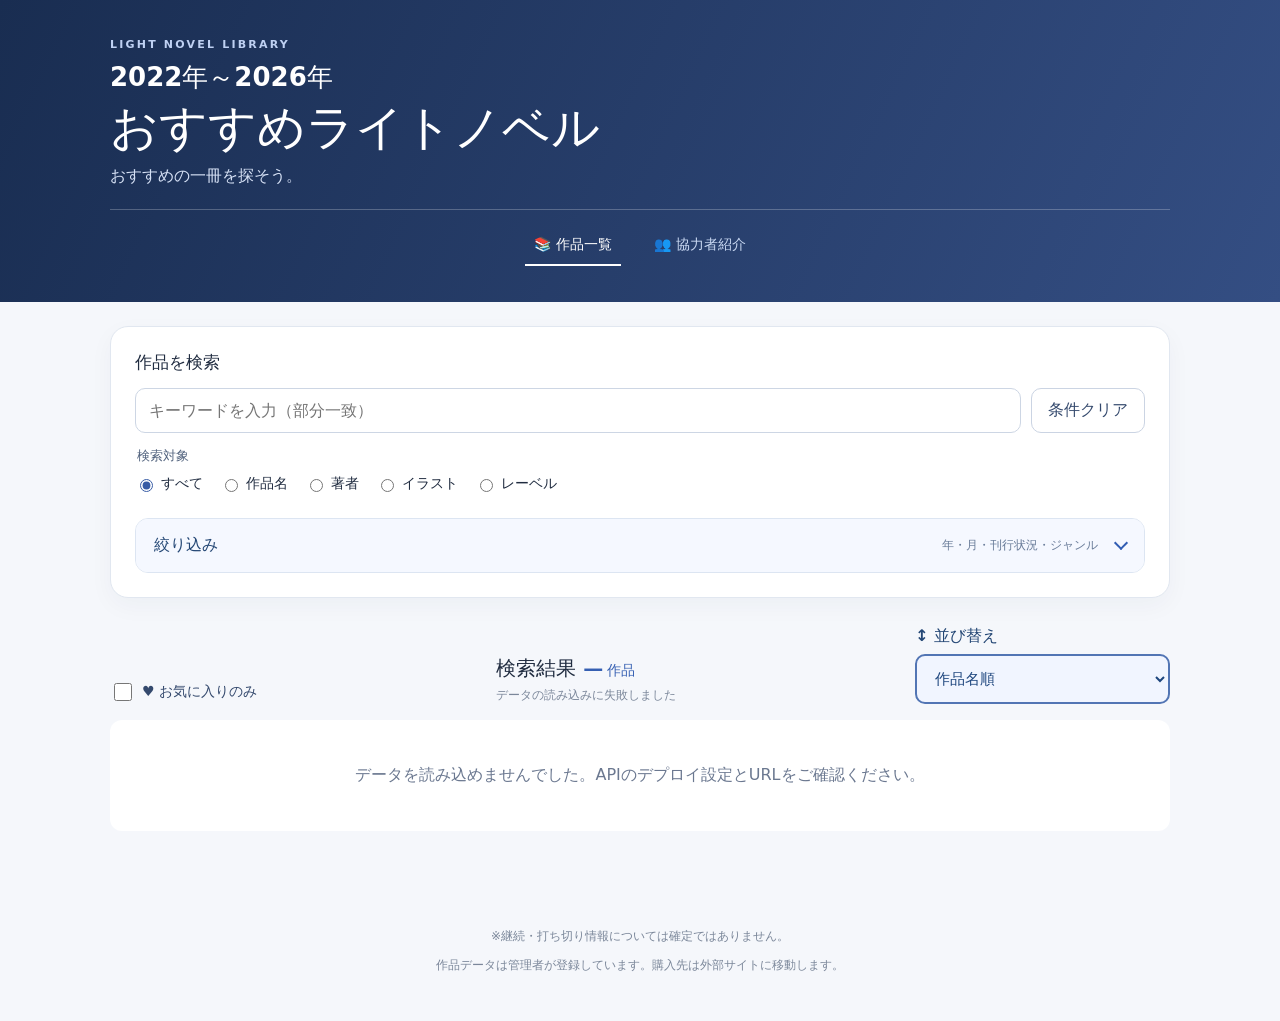
==== commit 3e513f8a: "Add files via upload" ====
--- a/index.html
+++ b/index.html
@@ -11,15 +11,15 @@
     <meta charset="utf-8">
     <meta name="viewport" content="width=device-width, initial-scale=1">
     <meta name="description" content="おすすめライトノベルの作品一覧。作品名・著者・イラスト・レーベルで検索できます。">
-    <title>2022年～2026年 おすすめライトノベル テスト環境</title>
-    <link rel="stylesheet" href="style.css">
+    <title>2022年～2026年 おすすめライトノベル</title>
+    <link rel="stylesheet" href="./style.css?v=20261114b">
 </head>
 
 <body>
     <header class="hero">
         <div class="wrap">
             <div class="eyebrow">LIGHT NOVEL LIBRARY</div>
-            <h1><span class="hero-years">2022年～2026年</span><span class="hero-main">おすすめライトノベル テスト環境</span></h1>
+            <h1><span class="hero-years">2022年～2026年</span><span class="hero-main">おすすめライトノベル</span></h1>
             <p>おすすめの一冊を探そう。</p><nav class="site-nav" aria-label="サイトメニュー"><a href="index.html" aria-current="page">📚 作品一覧</a><a href="contributors.html">👥 協力者紹介</a></nav>
         </div>
     </header>
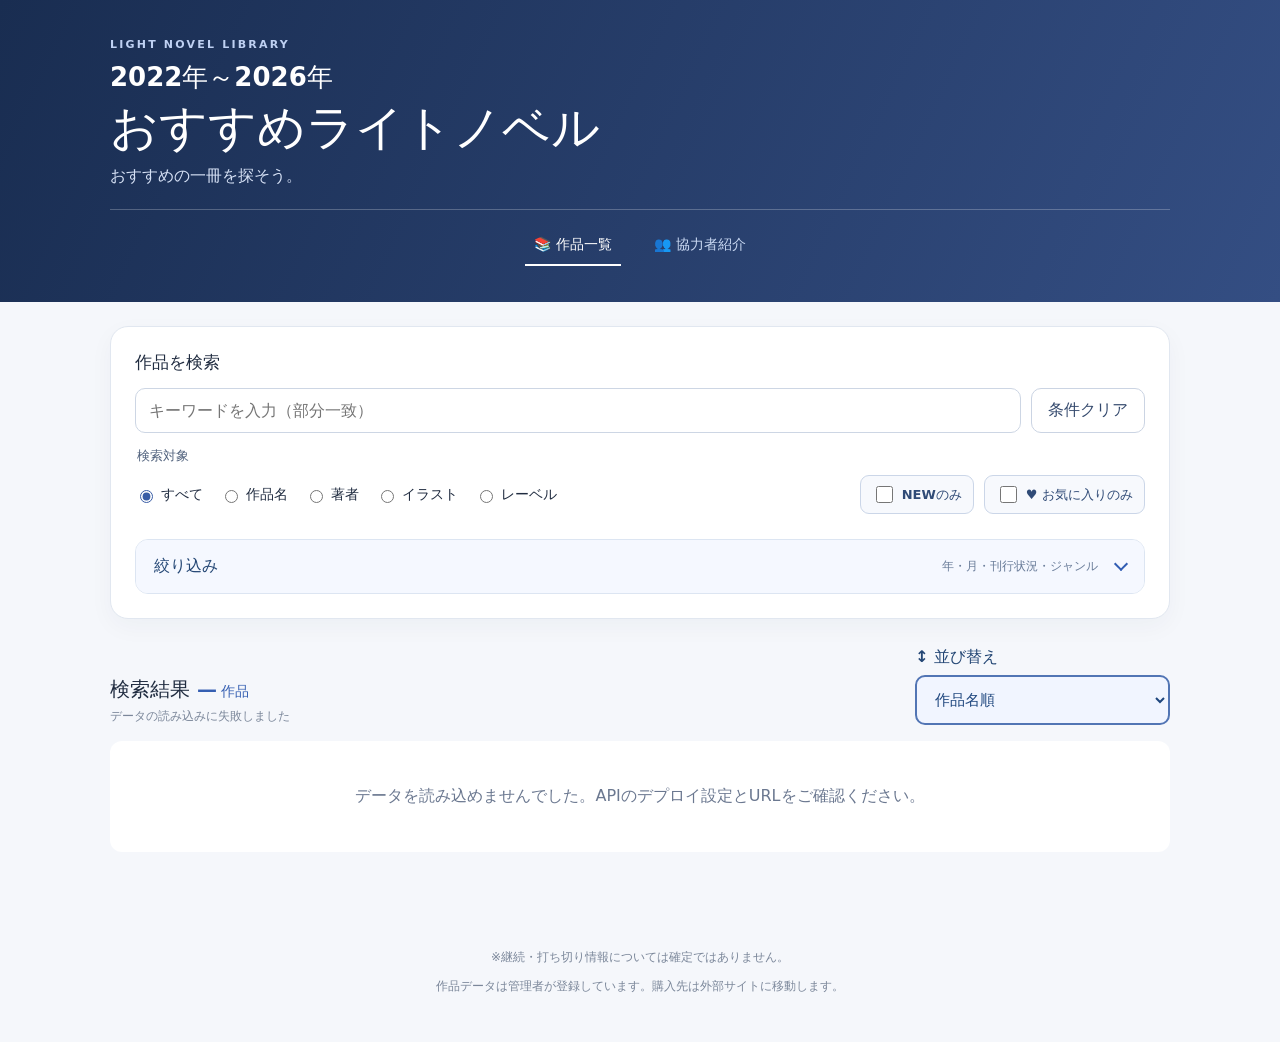
==== commit 1a2bf1b9: "Add files via upload" ====
--- a/index.html
+++ b/index.html
@@ -12,7 +12,7 @@
     <meta name="viewport" content="width=device-width, initial-scale=1">
     <meta name="description" content="おすすめライトノベルの作品一覧。作品名・著者・イラスト・レーベルで検索できます。">
     <title>2022年～2026年 おすすめライトノベル</title>
-    <link rel="stylesheet" href="./style.css?v=20261114b">
+    <link rel="stylesheet" href="./style.css?v=20261114e">
 </head>
 
 <body>
@@ -31,11 +31,11 @@
                     class="clear">条件クリア</button></div>
             <fieldset>
                 <legend>検索対象</legend>
-                <div class="radios"><label><input type="radio" name="field" value="all" checked>すべて</label><label><input
+                <div class="search-target-row"><div class="radios"><label><input type="radio" name="field" value="all" checked>すべて</label><label><input
                             type="radio" name="field" value="title">作品名</label><label><input type="radio" name="field"
                             value="author">著者</label><label><input type="radio" name="field"
                             value="illustrator">イラスト</label><label><input type="radio" name="field"
-                            value="label">レーベル</label></div>
+                            value="label">レーベル</label></div><div class="quick-filters"><label class="quick-filter"><input id="new-only" type="checkbox"> <span>NEWのみ</span></label><label class="quick-filter"><input id="favorites-only" type="checkbox"> <span>♥ お気に入りのみ</span></label></div></div>
             </fieldset>
             <details class="filter-details" id="filter-details">
                 <summary class="filter-toggle"><span class="filter-toggle-title">絞り込み <span id="filter-active-count" class="filter-active-count" hidden></span></span><span class="filter-toggle-hint">年・月・刊行状況・ジャンル</span><span class="filter-toggle-chevron" aria-hidden="true"></span></summary>
@@ -59,7 +59,6 @@
         </section>
         <section class="results" aria-label="検索結果">
             <div class="results-bar">
-                <label class="favorites-toggle"><input id="favorites-only" type="checkbox"> ♥ お気に入りのみ</label>
                 <div>
                     <h2>検索結果 <span id="count">—</span><span class="unit">作品</span></h2>
                     <p id="hint">データを読み込み中…</p>
@@ -81,7 +80,7 @@
         <p>※継続・打ち切り情報については確定ではありません。</p>
         <p>作品データは管理者が登録しています。購入先は外部サイトに移動します。</p>
     </footer>
-    <script src="app.js" defer></script>
+    <script src="app.js?v=20261114e" defer></script>
 </body>
 
 </html>
--- a/style.css
+++ b/style.css
@@ -136,3 +136,16 @@
 @media (max-width: 420px) {
   .book .book-title { padding: 10px 12px; }
 }
+
+/* Quick filters next to search-target radio buttons */
+.search-target-row{display:flex;align-items:center;justify-content:space-between;gap:12px 24px;flex-wrap:wrap}
+.search-target-row .radios{flex:1 1 auto}
+.quick-filters{display:flex;align-items:center;gap:10px;flex-wrap:wrap}
+.quick-filter{display:inline-flex;align-items:center;gap:6px;padding:7px 11px;border:1px solid #cbd6e8;border-radius:9px;background:#f7f9fd;color:#304b77;font-size:13px;font-weight:750;white-space:nowrap;cursor:pointer}
+.quick-filter input{width:17px;height:17px;accent-color:#315db3;cursor:pointer}
+.quick-filter:has(input:checked){border-color:#315db3;background:#e8f1ff;color:#183f83}
+.quick-filter:focus-within{outline:2px solid #7ea6f2;outline-offset:2px}
+/* NEW badge directly after book title, with strong contrast */
+.book .book-title{display:block}
+.new-badge-inline{display:inline-block;vertical-align:baseline;margin-left:9px;padding:3px 9px;border-radius:5px;background:#d52e35;color:#fff;font-size:12px;font-weight:900;line-height:1.5;letter-spacing:.05em;white-space:nowrap;box-shadow:0 1px 4px #9c172c38}
+@media(max-width:700px){.search-target-row{align-items:flex-start}.quick-filters{width:100%;gap:8px}.quick-filter{font-size:12px}}
